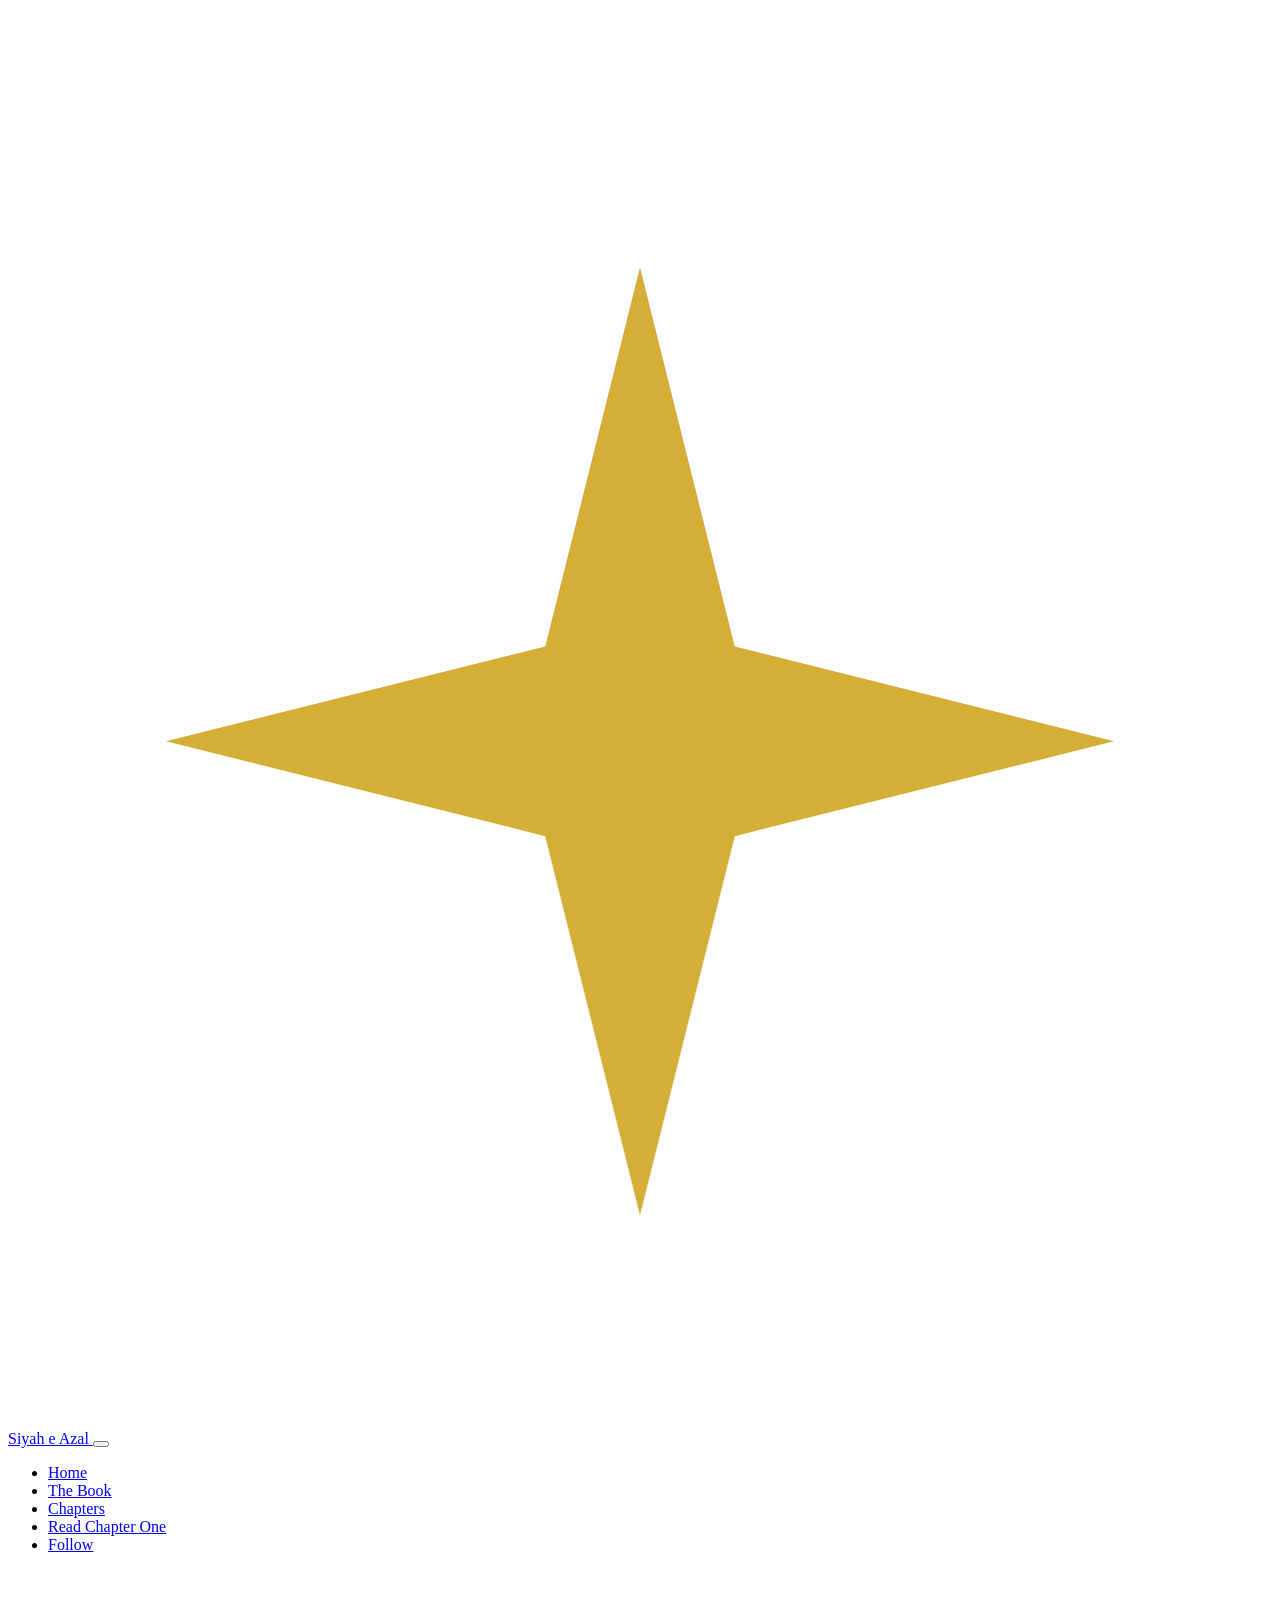
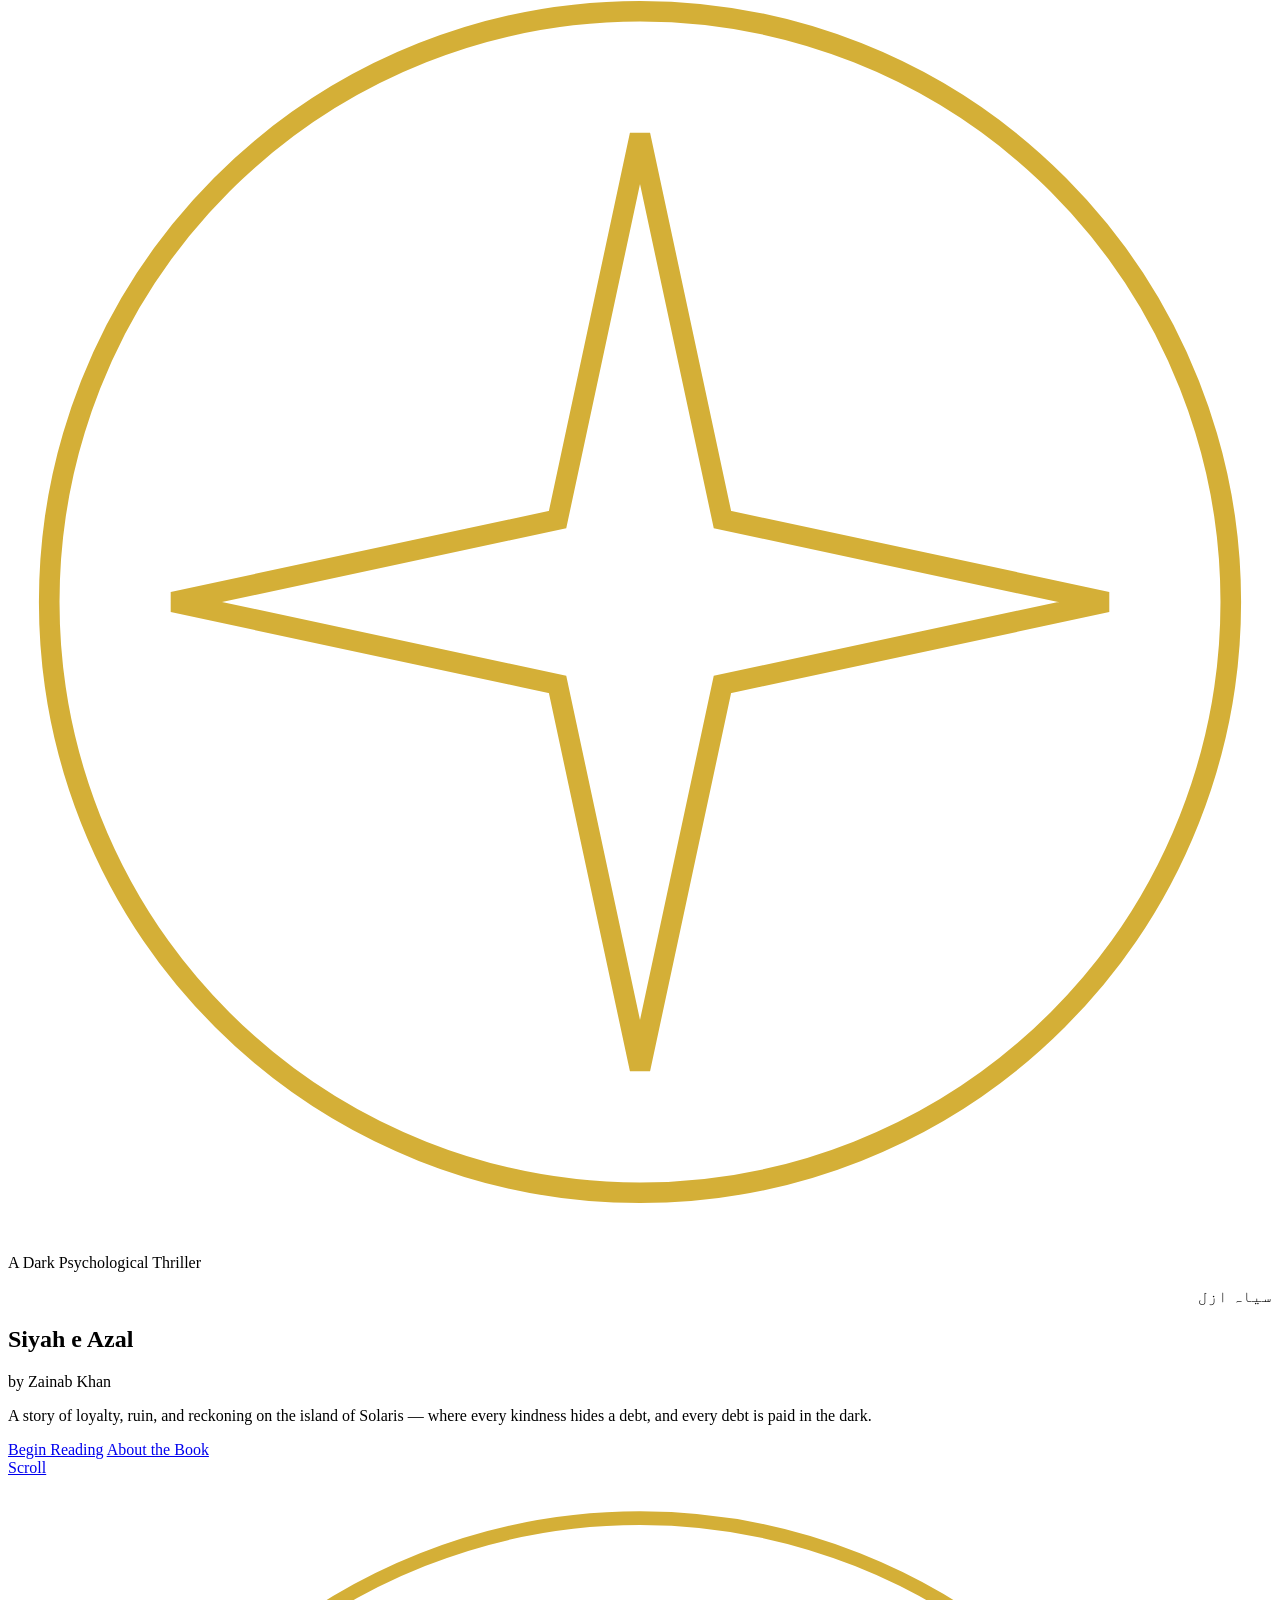
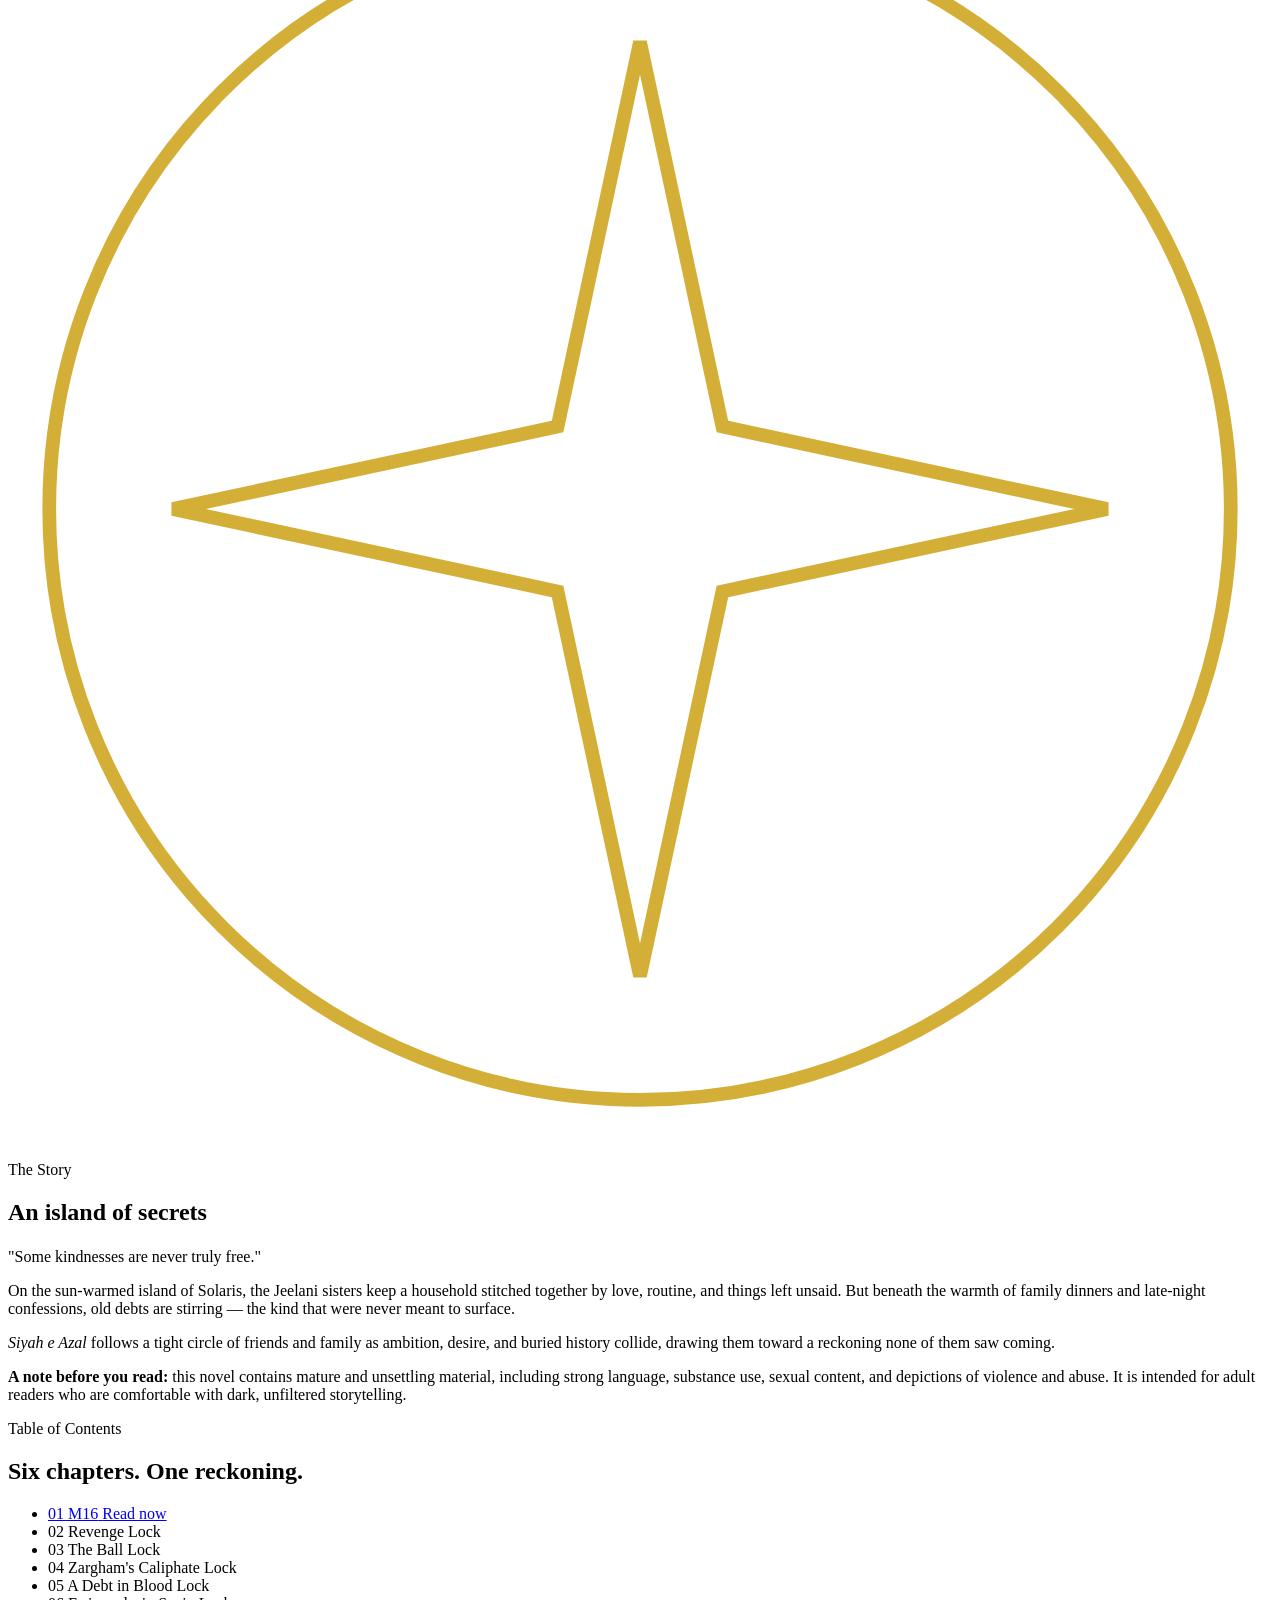
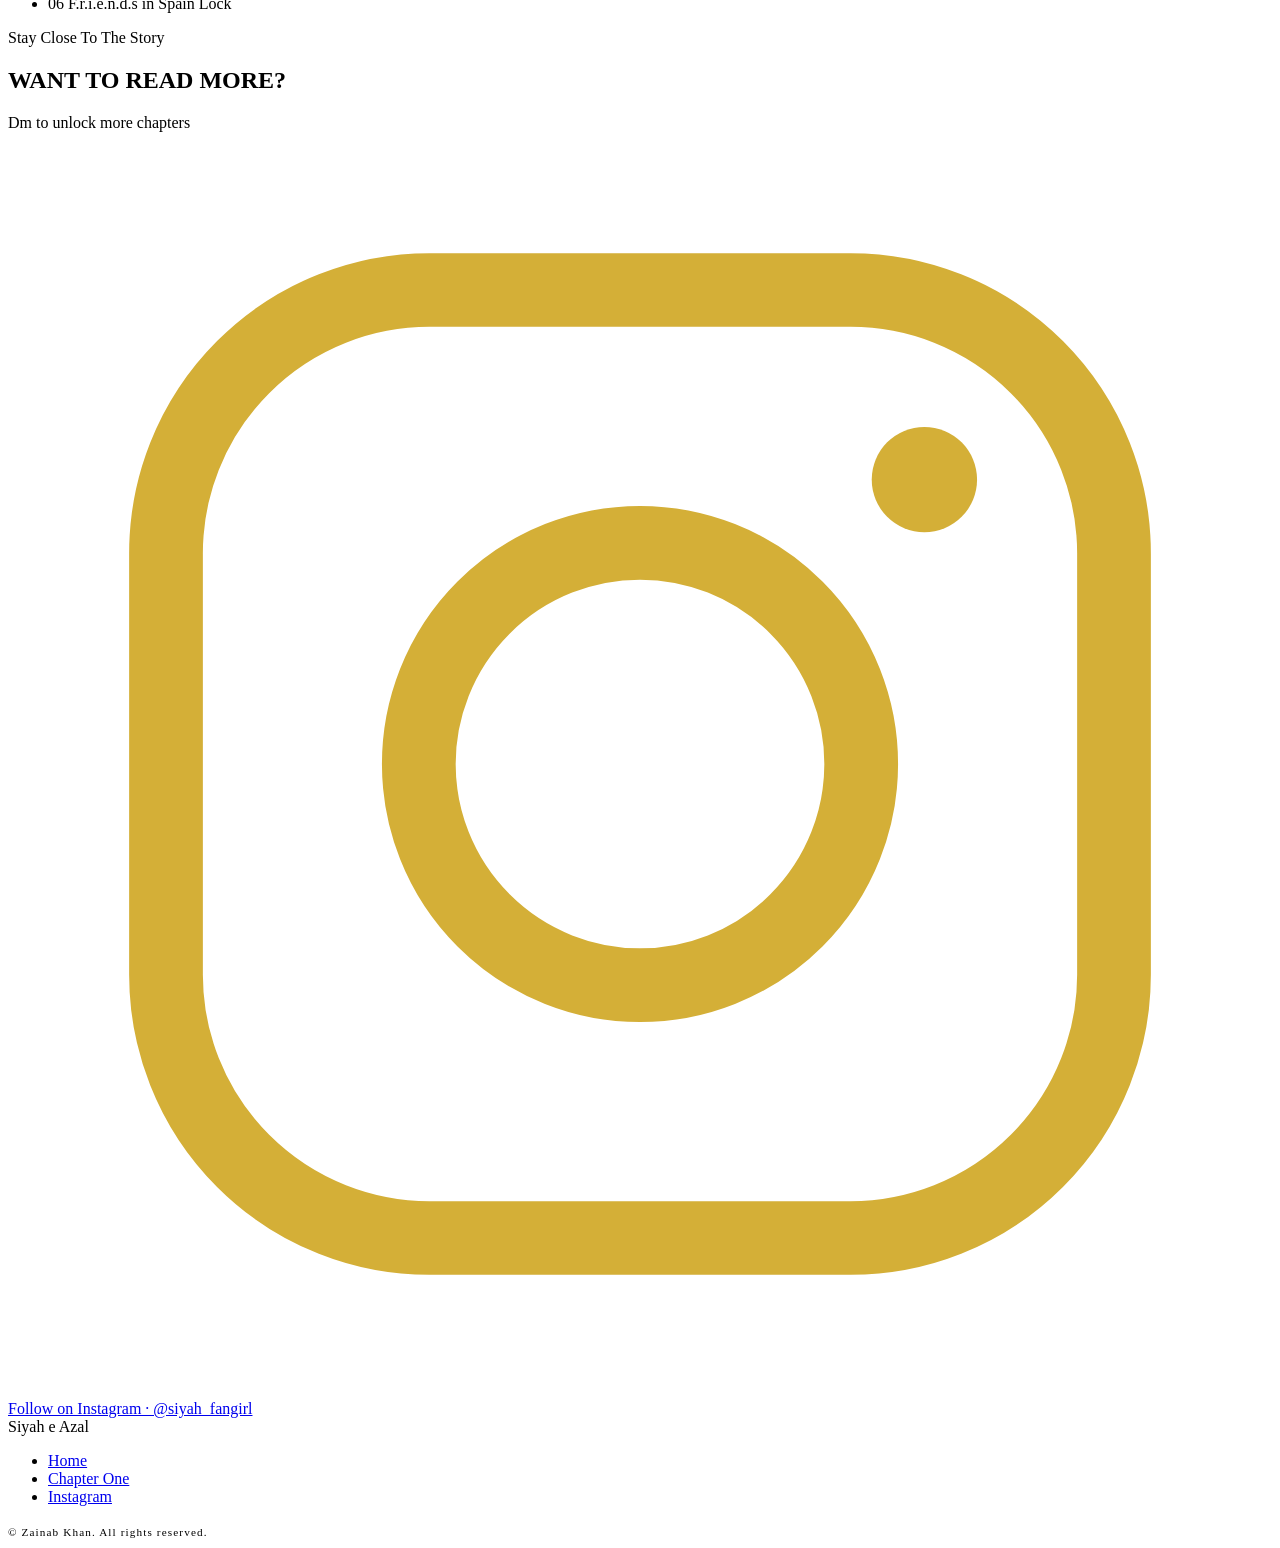
==== index.html @ df04332e "Create index.html" ====
<!DOCTYPE html>
<html lang="en">
<head>
<meta charset="UTF-8" />
<meta name="viewport" content="width=device-width, initial-scale=1.0" />
<title>Siyah e Azal — Zainab Khan</title>
<meta name="description" content="Siyah e Azal, a dark psychological thriller by Zainab Khan. Read Chapter One free." />

<!-- Fonts: editorial serif display + Urdu Nastaliq accent + geometric sans body -->
<link rel="preconnect" href="https://fonts.googleapis.com" />
<link rel="preconnect" href="https://fonts.gstatic.com" crossorigin />
<link href="https://fonts.googleapis.com/css2?family=Cormorant+Garamond:wght@400;500;600&family=Jost:wght@300;400;500&family=Noto+Nastaliq+Urdu:wght@400;600&display=swap" rel="stylesheet" />

<link rel="stylesheet" href="style.css" />
</head>
<body>

<!-- Ambient background: fog + grain + ember canvas, sits behind all content -->
<div class="ambient" aria-hidden="true">
  <div class="ambient__fog"></div>
  <canvas id="embers"></canvas>
  <div class="ambient__grain"></div>
</div>

<!-- ============ NAVIGATION ============ -->
<header class="nav" id="siteNav">
  <div class="container">
    <a href="#top" class="nav__mark">
      <svg viewBox="0 0 24 24" fill="none" xmlns="http://www.w3.org/2000/svg">
        <path d="M12 2L13.8 9.2L21 11L13.8 12.8L12 20L10.2 12.8L3 11L10.2 9.2L12 2Z" fill="#D4AF37"/>
      </svg>
      <span>Siyah e Azal</span>
    </a>

    <button class="nav__toggle" id="navToggle" aria-label="Toggle menu" aria-expanded="false">
      <span></span><span></span><span></span>
    </button>

    <ul class="nav__links" id="navLinks">
      <li><a href="#top">Home</a></li>
      <li><a href="#synopsis">The Book</a></li>
      <li><a href="#chapters">Chapters</a></li>
      <li><a href="chapter1.html">Read Chapter One</a></li>
      <li><a href="#follow">Follow</a></li>
    </ul>
  </div>
</header>

<!-- ============ HERO ============ -->
<section class="hero" id="top">
  <svg class="hero__crest" viewBox="0 0 46 46" fill="none" xmlns="http://www.w3.org/2000/svg" aria-hidden="true">
    <circle cx="23" cy="23" r="21.5" stroke="#D4AF37" stroke-width="0.75"/>
    <path d="M23 6L26 20L40 23L26 26L23 40L20 26L6 23L20 20L23 6Z" stroke="#D4AF37" stroke-width="0.75"/>
  </svg>

  <p class="eyebrow hero__eyebrow">A Dark Psychological Thriller</p>

  <p class="hero__urdu" lang="ur" dir="rtl">سیاہ ازل</p>

  <h1 class="hero__title">Siyah&nbsp;e&nbsp;Azal</h1>

  <p class="hero__author">by <span>Zainab Khan</span></p>

  <p class="hero__desc">
    A story of loyalty, ruin, and reckoning on the island of Solaris — where every kindness
    hides a debt, and every debt is paid in the dark.
  </p>

  <div class="hero__actions">
    <a href="chapter1.html" class="btn btn--primary">Begin Reading</a>
    <a href="#synopsis" class="btn btn--ghost">About the Book</a>
  </div>

  <a href="#synopsis" class="hero__scroll" aria-label="Scroll to learn more">
    <span>Scroll</span>
    <span class="hero__scroll-line"></span>
  </a>
</section>

<!-- ============ SYNOPSIS ============ -->
<section class="section section--divider" id="synopsis">
  <div class="container">
    <div class="synopsis reveal">
      <div class="synopsis__frame">
        <svg class="synopsis__glyph" viewBox="0 0 46 46" fill="none" xmlns="http://www.w3.org/2000/svg" aria-hidden="true">
          <circle cx="23" cy="23" r="21.5" stroke="#D4AF37" stroke-width="0.5"/>
          <path d="M23 6L26 20L40 23L26 26L23 40L20 26L6 23L20 20L23 6Z" stroke="#D4AF37" stroke-width="0.5"/>
        </svg>
      </div>

      <div class="synopsis__text">
        <p class="eyebrow">The Story</p>
        <h2 class="section__title" style="margin-bottom:1.4rem;">An island of secrets</h2>
        <p class="synopsis__quote">"Some kindnesses are never truly free."</p>
        <p>
          On the sun-warmed island of Solaris, the Jeelani sisters keep a household stitched together
          by love, routine, and things left unsaid. But beneath the warmth of family dinners and
          late-night confessions, old debts are stirring — the kind that were never meant to surface.
        </p>
        <p>
          <em>Siyah e Azal</em> follows a tight circle of friends and family as ambition, desire, and
          buried history collide, drawing them toward a reckoning none of them saw coming.
        </p>
        <div class="notice">
          <strong>A note before you read:</strong> this novel contains mature and unsettling
          material, including strong language, substance use, sexual content, and depictions of
          violence and abuse. It is intended for adult readers who are comfortable with dark,
          unfiltered storytelling.
        </div>
      </div>
    </div>
  </div>
</section>

<!-- ============ CHAPTERS ============ -->
<section class="section section--divider" id="chapters">
  <div class="container">
    <div class="section__head reveal">
      <p class="eyebrow">Table of Contents</p>
      <h2 class="section__title">Six chapters. One reckoning.</h2>
    </div>

    <ul class="chapters reveal">
      <li>
        <a href="chapter1.html">
          <span class="chapters__num">01</span>
          <span class="chapters__name">M16</span>
          <span class="chapters__tag">Read now</span>
        </a>
      </li>
      <li>
        <div class="chapters__row">
          <span class="chapters__num">02</span>
          <span class="chapters__name">Revenge</span>
          <span class="chapters__tag">Lock</span>
        </div>
      </li>
      <li>
        <div class="chapters__row">
          <span class="chapters__num">03</span>
          <span class="chapters__name">The Ball</span>
          <span class="chapters__tag">Lock</span>
        </div>
      </li>
      <li>
        <div class="chapters__row">
          <span class="chapters__num">04</span>
          <span class="chapters__name">Zargham's Caliphate</span>
          <span class="chapters__tag">Lock</span>
        </div>
      </li>
      <li>
        <div class="chapters__row">
          <span class="chapters__num">05</span>
          <span class="chapters__name">A Debt in Blood</span>
          <span class="chapters__tag">Lock</span>
        </div>
      </li>
      <li>
        <div class="chapters__row">
          <span class="chapters__num">06</span>
          <span class="chapters__name">F.r.i.e.n.d.s in Spain</span>
          <span class="chapters__tag">Lock</span>
        </div>
      </li>
    </ul>
  </div>
</section>

<!-- ============ FOLLOW / INSTAGRAM ============ -->
<section class="section section--divider follow" id="follow">
  <div class="container">
    <div class="reveal">
      <p class="eyebrow">Stay Close To The Story</p>
      <h2 class="section__title">WANT TO READ MORE?</h2>
      <span class="follow__handle">Dm to unlock more chapters</span>

      <div class="follow__actions">
        <a
          href="https://www.instagram.com/siyah_fangirl"
          class="btn btn--ig"
          target="_blank"
          rel="noopener noreferrer"
          aria-label="Follow Siyah e Azal on Instagram, @siyah_fangirl"
        >
          <svg viewBox="0 0 24 24" fill="none" xmlns="http://www.w3.org/2000/svg" aria-hidden="true">
            <rect x="3" y="3" width="18" height="18" rx="5" stroke="#D4AF37" stroke-width="1.4"/>
            <circle cx="12" cy="12" r="4.2" stroke="#D4AF37" stroke-width="1.4"/>
            <circle cx="17.4" cy="6.6" r="1" fill="#D4AF37"/>
          </svg>
          <span>Follow on Instagram &middot; @siyah_fangirl</span>
        </a>
      </div>
    </div>
  </div>
</section>

<!-- ============ FOOTER ============ -->
<footer class="footer">
  <div class="container">
    <span class="footer__mark">Siyah e Azal</span>
    <ul class="footer__meta">
      <li><a href="#top">Home</a></li>
      <li><a href="chapter1.html">Chapter One</a></li>
      <li><a href="https://www.instagram.com/siyah_fangirl" target="_blank" rel="noopener noreferrer">Instagram</a></li>
    </ul>
    <span class="footer__mark" style="font-family:var(--font-body); font-size:0.7rem; letter-spacing:0.1em; color:var(--ink-gray-dim);">
      &copy; <span id="year"></span> Zainab Khan. All rights reserved.
    </span>
  </div>
</footer>

<script src="script.js"></script>
</body>
</html>
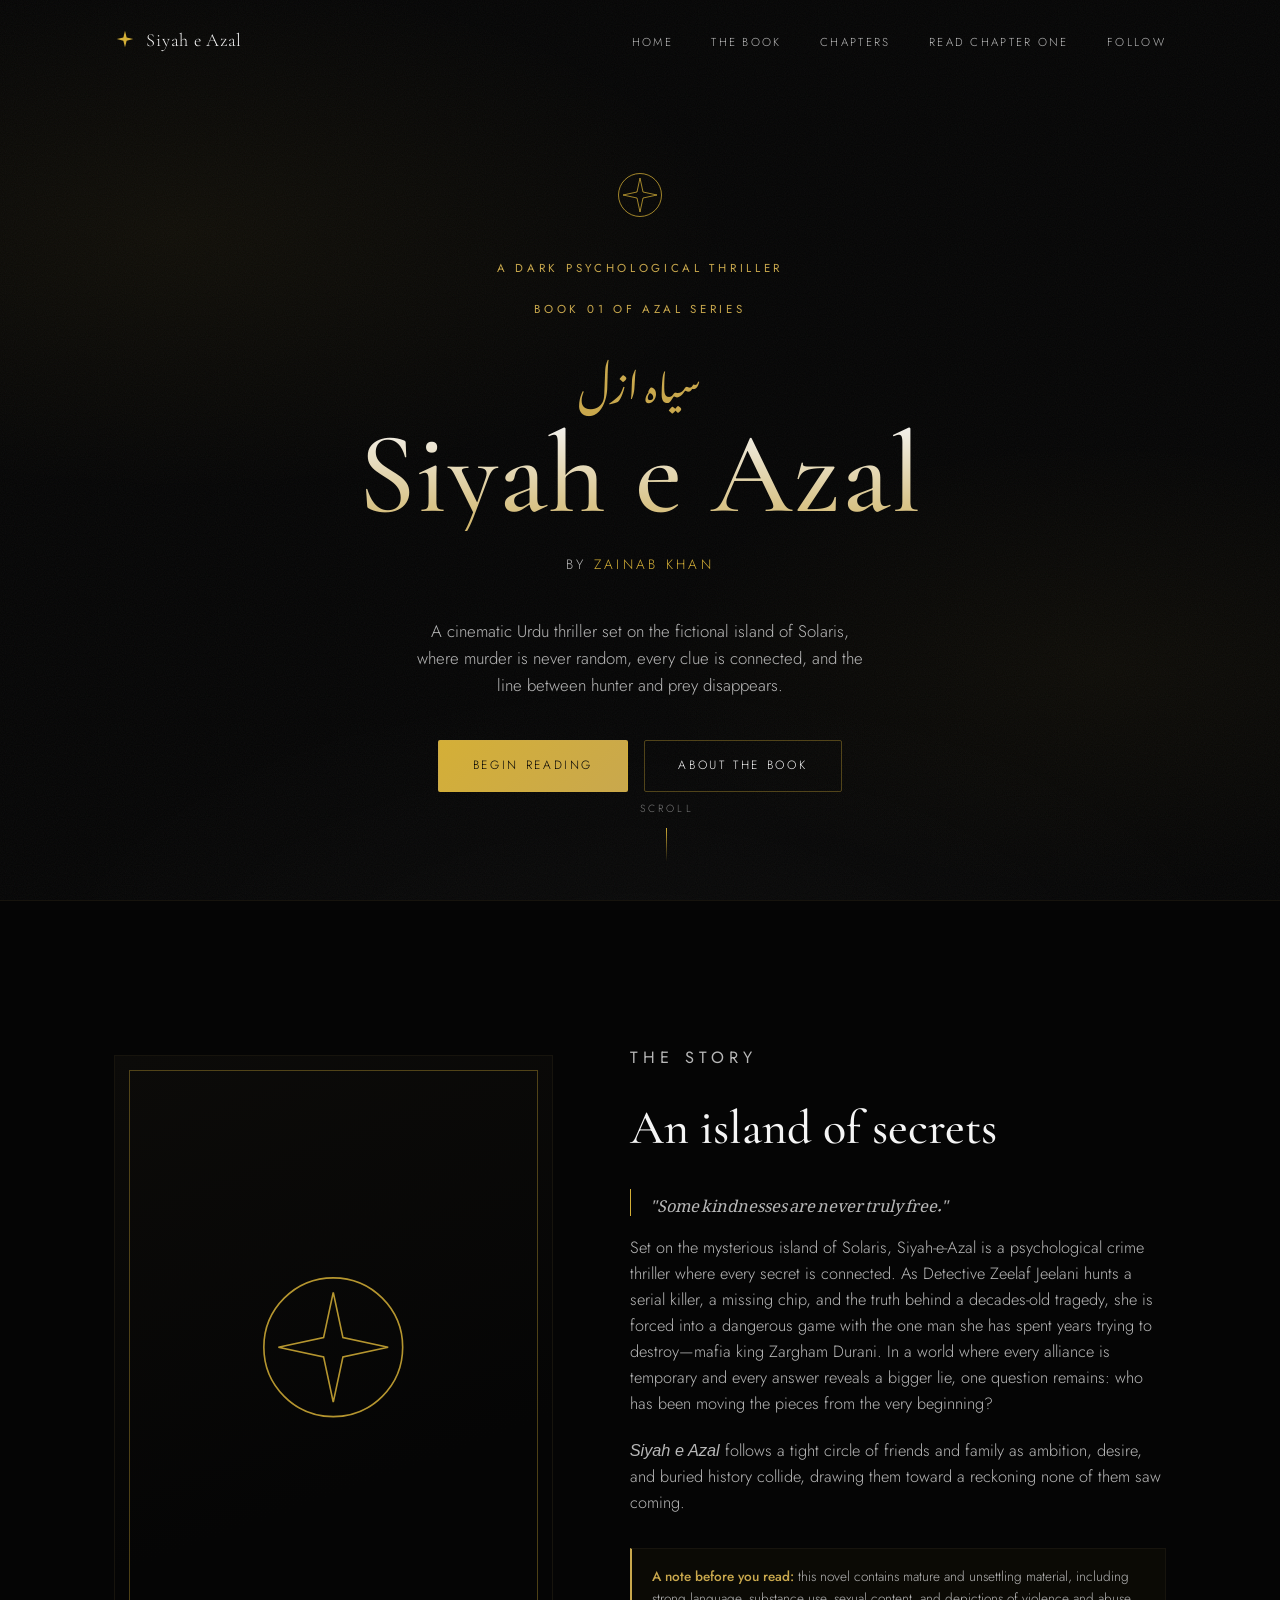
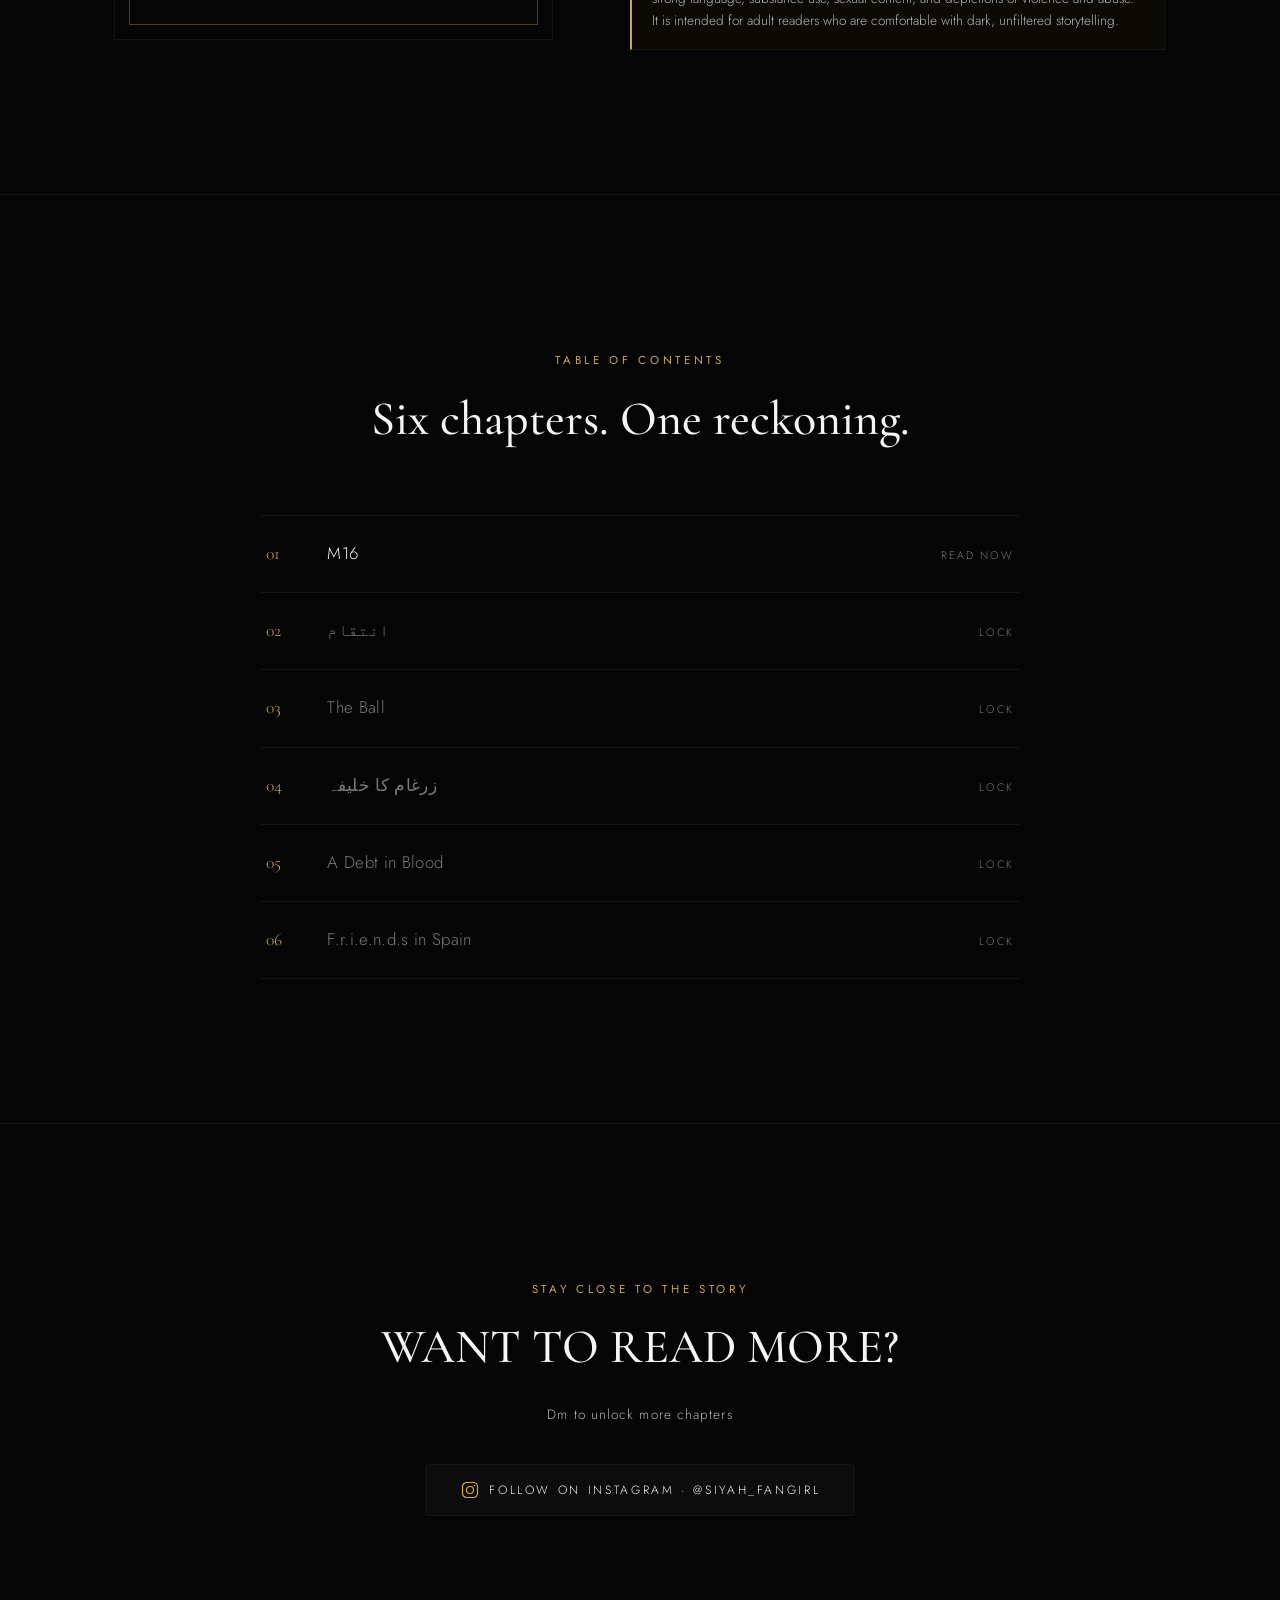
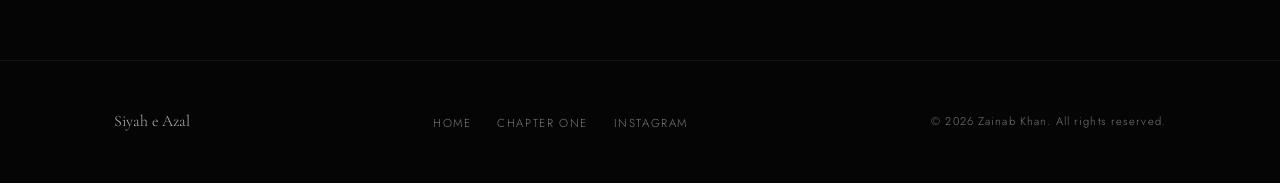
==== commit 2fe1c50b: "Update index.html" ====
--- a/index.html
+++ b/index.html
@@ -55,6 +55,8 @@
 
   <p class="eyebrow hero__eyebrow">A Dark Psychological Thriller</p>
 
+   <p class="eyebrow hero__eyebrow">Book 01 of Azal Series</p>
+
   <p class="hero__urdu" lang="ur" dir="rtl">سیاہ ازل</p>
 
   <h1 class="hero__title">Siyah&nbsp;e&nbsp;Azal</h1>
@@ -62,8 +64,7 @@
   <p class="hero__author">by <span>Zainab Khan</span></p>
 
   <p class="hero__desc">
-    A story of loyalty, ruin, and reckoning on the island of Solaris — where every kindness
-    hides a debt, and every debt is paid in the dark.
+   A cinematic Urdu thriller set on the fictional island of Solaris, where murder is never random, every clue is connected, and the line between hunter and prey disappears.
   </p>
 
   <div class="hero__actions">
@@ -93,9 +94,7 @@
         <h2 class="section__title" style="margin-bottom:1.4rem;">An island of secrets</h2>
         <p class="synopsis__quote">"Some kindnesses are never truly free."</p>
         <p>
-          On the sun-warmed island of Solaris, the Jeelani sisters keep a household stitched together
-          by love, routine, and things left unsaid. But beneath the warmth of family dinners and
-          late-night confessions, old debts are stirring — the kind that were never meant to surface.
+          Set on the mysterious island of Solaris, Siyah-e-Azal is a psychological crime thriller where every secret is connected. As Detective Zeelaf Jeelani hunts a serial killer, a missing chip, and the truth behind a decades-old tragedy, she is forced into a dangerous game with the one man she has spent years trying to destroy—mafia king Zargham Durani. In a world where every alliance is temporary and every answer reveals a bigger lie, one question remains: who has been moving the pieces from the very beginning?
         </p>
         <p>
           <em>Siyah e Azal</em> follows a tight circle of friends and family as ambition, desire, and
@@ -131,7 +130,7 @@
       <li>
         <div class="chapters__row">
           <span class="chapters__num">02</span>
-          <span class="chapters__name">Revenge</span>
+          <span class="chapters__name">انتقام</span>
           <span class="chapters__tag">Lock</span>
         </div>
       </li>
@@ -145,7 +144,7 @@
       <li>
         <div class="chapters__row">
           <span class="chapters__num">04</span>
-          <span class="chapters__name">Zargham's Caliphate</span>
+          <span class="chapters__name">زرغام کا خلیفہ</span>
           <span class="chapters__tag">Lock</span>
         </div>
       </li>
--- a/style.css
+++ b/style.css
@@ -0,0 +1,643 @@
+/* ============================================================
+   SIYAH E AZAL — style.css
+   Landing page styles.
+   Design language: dark editorial, cinematic, restrained motion.
+   ============================================================ */
+
+/* ---------- Design tokens ---------- */
+:root {
+  --void: #050505;
+  --void-raised: #0c0c0d;
+  --void-line: #17140d;
+
+  --gold: #d4af37;
+  --gold-muted: #c9a84d;
+  --gold-dim: rgba(212, 175, 55, 0.35);
+  --gold-faint: rgba(212, 175, 55, 0.12);
+
+  --ink-white: #f5f5f5;
+  --ink-gray: #b8b8b8;
+  --ink-gray-dim: #7a7a7a;
+
+  --font-display: "Cormorant Garamond", "Noto Nastaliq Urdu", serif;
+  --font-urdu: "Noto Nastaliq Urdu", serif;
+  --font-body: "Jost", "Segoe UI", sans-serif;
+
+  --container: 1180px;
+  --gutter: clamp(1.5rem, 5vw, 4rem);
+
+  --ease-veil: cubic-bezier(0.22, 1, 0.36, 1);
+  --dur-slow: 1.4s;
+  --dur-med: 0.6s;
+}
+
+/* ---------- Reset ---------- */
+*,
+*::before,
+*::after { box-sizing: border-box; }
+
+html { scroll-behavior: smooth; }
+
+@media (prefers-reduced-motion: reduce) {
+  html { scroll-behavior: auto; }
+  *, *::before, *::after {
+    animation-duration: 0.01ms !important;
+    animation-iteration-count: 1 !important;
+    transition-duration: 0.01ms !important;
+    scroll-behavior: auto !important;
+  }
+}
+
+body {
+  margin: 0;
+  background: var(--void);
+  color: var(--ink-white);
+  font-family: var(--font-body);
+  font-weight: 300;
+  line-height: 1.6;
+  -webkit-font-smoothing: antialiased;
+  overflow-x: hidden;
+}
+
+img { max-width: 100%; display: block; }
+
+a { color: inherit; text-decoration: none; }
+
+button { font-family: inherit; cursor: pointer; background: none; border: none; color: inherit; }
+
+::selection { background: var(--gold-dim); color: var(--void); }
+
+:focus-visible {
+  outline: 1px solid var(--gold);
+  outline-offset: 4px;
+}
+
+.container {
+  max-width: var(--container);
+  margin: 0 auto;
+  padding: 0 var(--gutter);
+}
+
+.eyebrow {
+  font-family: var(--font-body);
+  font-size: 0.72rem;
+  letter-spacing: 0.32em;
+  text-transform: uppercase;
+  color: var(--gold-muted);
+  font-weight: 400;
+}
+
+/* ---------- Ambient background layers (fog + grain) ---------- */
+.ambient {
+  position: fixed;
+  inset: 0;
+  z-index: 0;
+  pointer-events: none;
+  overflow: hidden;
+}
+
+.ambient__fog {
+  position: absolute;
+  inset: -10%;
+  background:
+    radial-gradient(ellipse 60% 40% at 20% 30%, rgba(212, 175, 55, 0.05), transparent 60%),
+    radial-gradient(ellipse 50% 35% at 80% 70%, rgba(212, 175, 55, 0.04), transparent 60%),
+    radial-gradient(ellipse 70% 50% at 50% 100%, rgba(255, 255, 255, 0.02), transparent 60%);
+  animation: driftFog 34s ease-in-out infinite alternate;
+}
+
+@keyframes driftFog {
+  0%   { transform: translate3d(0, 0, 0) scale(1); }
+  100% { transform: translate3d(-2%, 2%, 0) scale(1.06); }
+}
+
+.ambient__grain {
+  position: absolute;
+  inset: 0;
+  opacity: 0.05;
+  background-image: url("data:image/svg+xml,%3Csvg xmlns='http://www.w3.org/2000/svg' width='120' height='120'%3E%3Cfilter id='n'%3E%3CfeTurbulence type='fractalNoise' baseFrequency='0.9' numOctaves='2' stitchTiles='stitch'/%3E%3C/filter%3E%3Crect width='100%25' height='100%25' filter='url(%23n)'/%3E%3C/svg%3E");
+  mix-blend-mode: overlay;
+}
+
+#embers {
+  position: absolute;
+  inset: 0;
+  width: 100%;
+  height: 100%;
+}
+
+/* ---------- Navigation ---------- */
+.nav {
+  position: fixed;
+  top: 0;
+  left: 0;
+  right: 0;
+  z-index: 50;
+  padding: 1.6rem 0;
+  transition: padding var(--dur-med) var(--ease-veil), background var(--dur-med) var(--ease-veil), border-color var(--dur-med) var(--ease-veil);
+  border-bottom: 1px solid transparent;
+}
+
+.nav.is-scrolled {
+  padding: 1rem 0;
+  background: rgba(5, 5, 5, 0.82);
+  backdrop-filter: blur(14px);
+  border-bottom: 1px solid var(--void-line);
+}
+
+.nav .container {
+  display: flex;
+  align-items: center;
+  justify-content: space-between;
+}
+
+.nav__mark {
+  display: flex;
+  align-items: center;
+  gap: 0.65rem;
+  font-family: var(--font-display);
+  font-size: 1.15rem;
+  letter-spacing: 0.04em;
+  color: var(--ink-white);
+}
+
+.nav__mark svg { width: 22px; height: 22px; flex-shrink: 0; }
+
+.nav__links {
+  display: flex;
+  gap: clamp(1.2rem, 3vw, 2.4rem);
+  list-style: none;
+  margin: 0;
+  padding: 0;
+}
+
+.nav__links a {
+  font-size: 0.72rem;
+  letter-spacing: 0.2em;
+  text-transform: uppercase;
+  color: var(--ink-gray);
+  position: relative;
+  padding-bottom: 0.3rem;
+  transition: color var(--dur-med) var(--ease-veil);
+}
+
+.nav__links a::after {
+  content: "";
+  position: absolute;
+  left: 0;
+  bottom: 0;
+  width: 0;
+  height: 1px;
+  background: var(--gold);
+  transition: width var(--dur-med) var(--ease-veil);
+}
+
+.nav__links a:hover,
+.nav__links a:focus-visible {
+  color: var(--ink-white);
+}
+
+.nav__links a:hover::after,
+.nav__links a:focus-visible::after { width: 100%; }
+
+.nav__toggle {
+  display: none;
+  width: 26px;
+  height: 18px;
+  position: relative;
+}
+
+.nav__toggle span {
+  position: absolute;
+  left: 0;
+  right: 0;
+  height: 1px;
+  background: var(--ink-white);
+  transition: transform var(--dur-med) var(--ease-veil), opacity var(--dur-med) var(--ease-veil);
+}
+
+.nav__toggle span:nth-child(1) { top: 0; }
+.nav__toggle span:nth-child(2) { top: 50%; margin-top: -0.5px; }
+.nav__toggle span:nth-child(3) { bottom: 0; }
+
+.nav__toggle.is-open span:nth-child(1) { transform: translateY(8.5px) rotate(45deg); }
+.nav__toggle.is-open span:nth-child(2) { opacity: 0; }
+.nav__toggle.is-open span:nth-child(3) { transform: translateY(-8.5px) rotate(-45deg); }
+
+/* ---------- Hero ---------- */
+.hero {
+  position: relative;
+  z-index: 1;
+  min-height: 100vh;
+  display: flex;
+  flex-direction: column;
+  align-items: center;
+  justify-content: center;
+  text-align: center;
+  padding: 8rem var(--gutter) 4rem;
+}
+
+.hero__crest {
+  width: 46px;
+  height: 46px;
+  margin-bottom: 1.8rem;
+  opacity: 0;
+  animation: veilIn var(--dur-slow) var(--ease-veil) 0.1s forwards;
+}
+
+.hero__eyebrow {
+  opacity: 0;
+  animation: veilIn var(--dur-slow) var(--ease-veil) 0.3s forwards;
+}
+
+.hero__urdu {
+  font-family: var(--font-urdu);
+  direction: rtl;
+  font-size: clamp(1.6rem, 4vw, 2.4rem);
+  color: var(--gold-muted);
+  margin: 1.1rem 0 0.4rem;
+  opacity: 0;
+  animation: veilIn var(--dur-slow) var(--ease-veil) 0.45s forwards;
+}
+
+.hero__title {
+  font-family: var(--font-display);
+  font-weight: 500;
+  font-size: clamp(3.2rem, 9vw, 7.5rem);
+  line-height: 0.98;
+  letter-spacing: 0.01em;
+  margin: 0.2rem 0 0;
+  background: linear-gradient(180deg, var(--ink-white) 0%, var(--gold-muted) 120%);
+  -webkit-background-clip: text;
+  background-clip: text;
+  color: transparent;
+  opacity: 0;
+  animation: veilIn var(--dur-slow) var(--ease-veil) 0.55s forwards;
+}
+
+.hero__author {
+  margin-top: 1.4rem;
+  font-size: 0.85rem;
+  letter-spacing: 0.24em;
+  text-transform: uppercase;
+  color: var(--ink-gray);
+  opacity: 0;
+  animation: veilIn var(--dur-slow) var(--ease-veil) 0.7s forwards;
+}
+
+.hero__author span { color: var(--gold); }
+
+.hero__desc {
+  max-width: 46ch;
+  margin: 1.8rem auto 0;
+  color: var(--ink-gray);
+  font-size: 1.05rem;
+  font-weight: 300;
+  opacity: 0;
+  animation: veilIn var(--dur-slow) var(--ease-veil) 0.85s forwards;
+}
+
+.hero__actions {
+  display: flex;
+  flex-wrap: wrap;
+  gap: 1rem;
+  justify-content: center;
+  margin-top: 2.6rem;
+  opacity: 0;
+  animation: veilIn var(--dur-slow) var(--ease-veil) 1s forwards;
+}
+
+@keyframes veilIn {
+  from { opacity: 0; transform: translateY(18px); filter: blur(6px); }
+  to   { opacity: 1; transform: translateY(0); filter: blur(0); }
+}
+
+/* ---------- Buttons ---------- */
+.btn {
+  display: inline-flex;
+  align-items: center;
+  gap: 0.6rem;
+  padding: 0.95rem 2.1rem;
+  font-size: 0.75rem;
+  letter-spacing: 0.22em;
+  text-transform: uppercase;
+  border-radius: 2px;
+  transition: transform var(--dur-med) var(--ease-veil), box-shadow var(--dur-med) var(--ease-veil), background var(--dur-med) var(--ease-veil), color var(--dur-med) var(--ease-veil), border-color var(--dur-med) var(--ease-veil);
+}
+
+.btn--primary {
+  background: linear-gradient(135deg, var(--gold) 0%, var(--gold-muted) 100%);
+  color: var(--void);
+  border: 1px solid transparent;
+}
+
+.btn--primary:hover,
+.btn--primary:focus-visible {
+  transform: translateY(-2px);
+  box-shadow: 0 12px 30px -10px rgba(212, 175, 55, 0.55);
+}
+
+.btn--ghost {
+  border: 1px solid var(--gold-dim);
+  color: var(--ink-white);
+}
+
+.btn--ghost:hover,
+.btn--ghost:focus-visible {
+  border-color: var(--gold);
+  background: var(--gold-faint);
+  transform: translateY(-2px);
+}
+
+.btn--ig {
+  background: var(--void-raised);
+  border: 1px solid var(--void-line);
+  color: var(--ink-white);
+}
+
+.btn--ig svg { width: 20px; height: 20px; flex-shrink: 0; }
+
+.btn--ig:hover,
+.btn--ig:focus-visible {
+  border-color: var(--gold-dim);
+  transform: translateY(-2px);
+}
+
+.hero__scroll {
+  position: absolute;
+  bottom: 2.4rem;
+  left: 50%;
+  transform: translateX(-50%);
+  display: flex;
+  flex-direction: column;
+  align-items: center;
+  gap: 0.6rem;
+  color: var(--ink-gray-dim);
+  font-size: 0.65rem;
+  letter-spacing: 0.3em;
+  text-transform: uppercase;
+  opacity: 0;
+  animation: veilIn var(--dur-slow) var(--ease-veil) 1.3s forwards;
+}
+
+.hero__scroll-line {
+  width: 1px;
+  height: 34px;
+  background: linear-gradient(var(--gold), transparent);
+  animation: scrollPulse 2.2s ease-in-out infinite;
+}
+
+@keyframes scrollPulse {
+  0%, 100% { opacity: 0.3; }
+  50% { opacity: 1; }
+}
+
+/* ---------- Section shell ---------- */
+.section {
+  position: relative;
+  z-index: 1;
+  padding: clamp(5rem, 12vw, 9rem) 0;
+}
+
+.section--divider {
+  border-top: 1px solid var(--void-line);
+}
+
+.section__head {
+  max-width: 640px;
+  margin: 0 auto 3.6rem;
+  text-align: center;
+}
+
+.section__title {
+  font-family: var(--font-display);
+  font-weight: 500;
+  font-size: clamp(2.1rem, 4.5vw, 3rem);
+  margin: 0.6rem 0 0;
+  color: var(--ink-white);
+}
+
+.reveal {
+  opacity: 0;
+  transform: translateY(28px);
+  transition: opacity 1s var(--ease-veil), transform 1s var(--ease-veil);
+}
+
+.reveal.is-visible {
+  opacity: 1;
+  transform: translateY(0);
+}
+
+/* ---------- Synopsis ---------- */
+.synopsis {
+  display: grid;
+  grid-template-columns: 0.9fr 1.1fr;
+  gap: clamp(2.5rem, 6vw, 5rem);
+  align-items: center;
+}
+
+.synopsis__frame {
+  position: relative;
+  aspect-ratio: 3 / 4;
+  border: 1px solid var(--void-line);
+  background: linear-gradient(160deg, #0c0b09 0%, #050505 70%);
+  display: flex;
+  align-items: center;
+  justify-content: center;
+  overflow: hidden;
+}
+
+.synopsis__frame::before {
+  content: "";
+  position: absolute;
+  inset: 14px;
+  border: 1px solid var(--gold-dim);
+}
+
+.synopsis__glyph {
+  width: 34%;
+  opacity: 0.85;
+}
+
+.synopsis__text p {
+  color: var(--ink-gray);
+  font-size: 1.02rem;
+  margin: 0 0 1.2rem;
+}
+
+.synopsis__text p:last-child { margin-bottom: 0; }
+
+.synopsis__quote {
+  font-family: var(--font-display);
+  font-style: italic;
+  font-size: 1.3rem;
+  color: var(--ink-white);
+  border-left: 1px solid var(--gold);
+  padding-left: 1.2rem;
+  margin: 0 0 1.6rem;
+}
+
+.notice {
+  margin-top: 2rem;
+  padding: 1.1rem 1.3rem;
+  border: 1px solid var(--void-line);
+  border-left: 2px solid var(--gold-muted);
+  font-size: 0.85rem;
+  color: var(--ink-gray);
+  background: rgba(212, 175, 55, 0.03);
+}
+
+.notice strong { color: var(--gold-muted); font-weight: 500; }
+
+/* ---------- Chapters index ---------- */
+.chapters {
+  list-style: none;
+  margin: 0;
+  padding: 0;
+  max-width: 760px;
+  margin: 0 auto;
+  border-top: 1px solid var(--void-line);
+}
+
+.chapters li {
+  border-bottom: 1px solid var(--void-line);
+}
+
+.chapters a,
+.chapters .chapters__row {
+  display: flex;
+  align-items: baseline;
+  gap: 1.4rem;
+  padding: 1.5rem 0.4rem;
+  transition: padding-left var(--dur-med) var(--ease-veil), color var(--dur-med) var(--ease-veil);
+}
+
+.chapters a {
+  color: var(--ink-white);
+}
+
+.chapters a:hover,
+.chapters a:focus-visible {
+  padding-left: 1rem;
+  color: var(--gold-muted);
+}
+
+.chapters__num {
+  font-family: var(--font-display);
+  color: var(--gold-muted);
+  font-size: 1.1rem;
+  min-width: 2.4rem;
+}
+
+.chapters__name {
+  flex: 1;
+  font-size: 1.05rem;
+  letter-spacing: 0.02em;
+}
+
+.chapters__tag {
+  font-size: 0.68rem;
+  letter-spacing: 0.18em;
+  text-transform: uppercase;
+  color: var(--ink-gray-dim);
+}
+
+.chapters .chapters__row {
+  cursor: default;
+  color: var(--ink-gray-dim);
+}
+
+/* ---------- Instagram ---------- */
+.follow {
+  text-align: center;
+}
+
+.follow__handle {
+  display: block;
+  margin-top: 1.1rem;
+  color: var(--ink-gray);
+  font-size: 0.85rem;
+  letter-spacing: 0.08em;
+}
+
+.follow__actions {
+  margin-top: 2.4rem;
+  display: flex;
+  justify-content: center;
+}
+
+/* ---------- Footer ---------- */
+.footer {
+  position: relative;
+  z-index: 1;
+  border-top: 1px solid var(--void-line);
+  padding: 3rem 0;
+}
+
+.footer .container {
+  display: flex;
+  flex-wrap: wrap;
+  gap: 1rem;
+  align-items: center;
+  justify-content: space-between;
+}
+
+.footer__mark {
+  font-family: var(--font-display);
+  font-size: 1rem;
+  color: var(--ink-gray);
+}
+
+.footer__meta {
+  display: flex;
+  gap: 1.6rem;
+  list-style: none;
+  margin: 0;
+  padding: 0;
+}
+
+.footer__meta a {
+  font-size: 0.72rem;
+  letter-spacing: 0.14em;
+  text-transform: uppercase;
+  color: var(--ink-gray-dim);
+  transition: color var(--dur-med) var(--ease-veil);
+}
+
+.footer__meta a:hover,
+.footer__meta a:focus-visible { color: var(--gold-muted); }
+
+/* ---------- Responsive ---------- */
+@media (max-width: 860px) {
+  .synopsis {
+    grid-template-columns: 1fr;
+  }
+  .synopsis__frame { max-width: 320px; margin: 0 auto; }
+}
+
+@media (max-width: 720px) {
+  .nav__links {
+    position: fixed;
+    inset: 0 0 0 auto;
+    width: min(78vw, 320px);
+    height: 100vh;
+    flex-direction: column;
+    justify-content: center;
+    align-items: flex-start;
+    padding: 0 2.6rem;
+    background: rgba(5, 5, 5, 0.98);
+    border-left: 1px solid var(--void-line);
+    transform: translateX(100%);
+    transition: transform var(--dur-med) var(--ease-veil);
+  }
+
+  .nav__links.is-open { transform: translateX(0); }
+  .nav__links a { font-size: 0.95rem; }
+  .nav__toggle { display: block; }
+}
+
+@media (max-width: 480px) {
+  .hero { padding-top: 7rem; }
+  .btn { width: 100%; justify-content: center; }
+  .hero__actions { flex-direction: column; width: 100%; }
+}
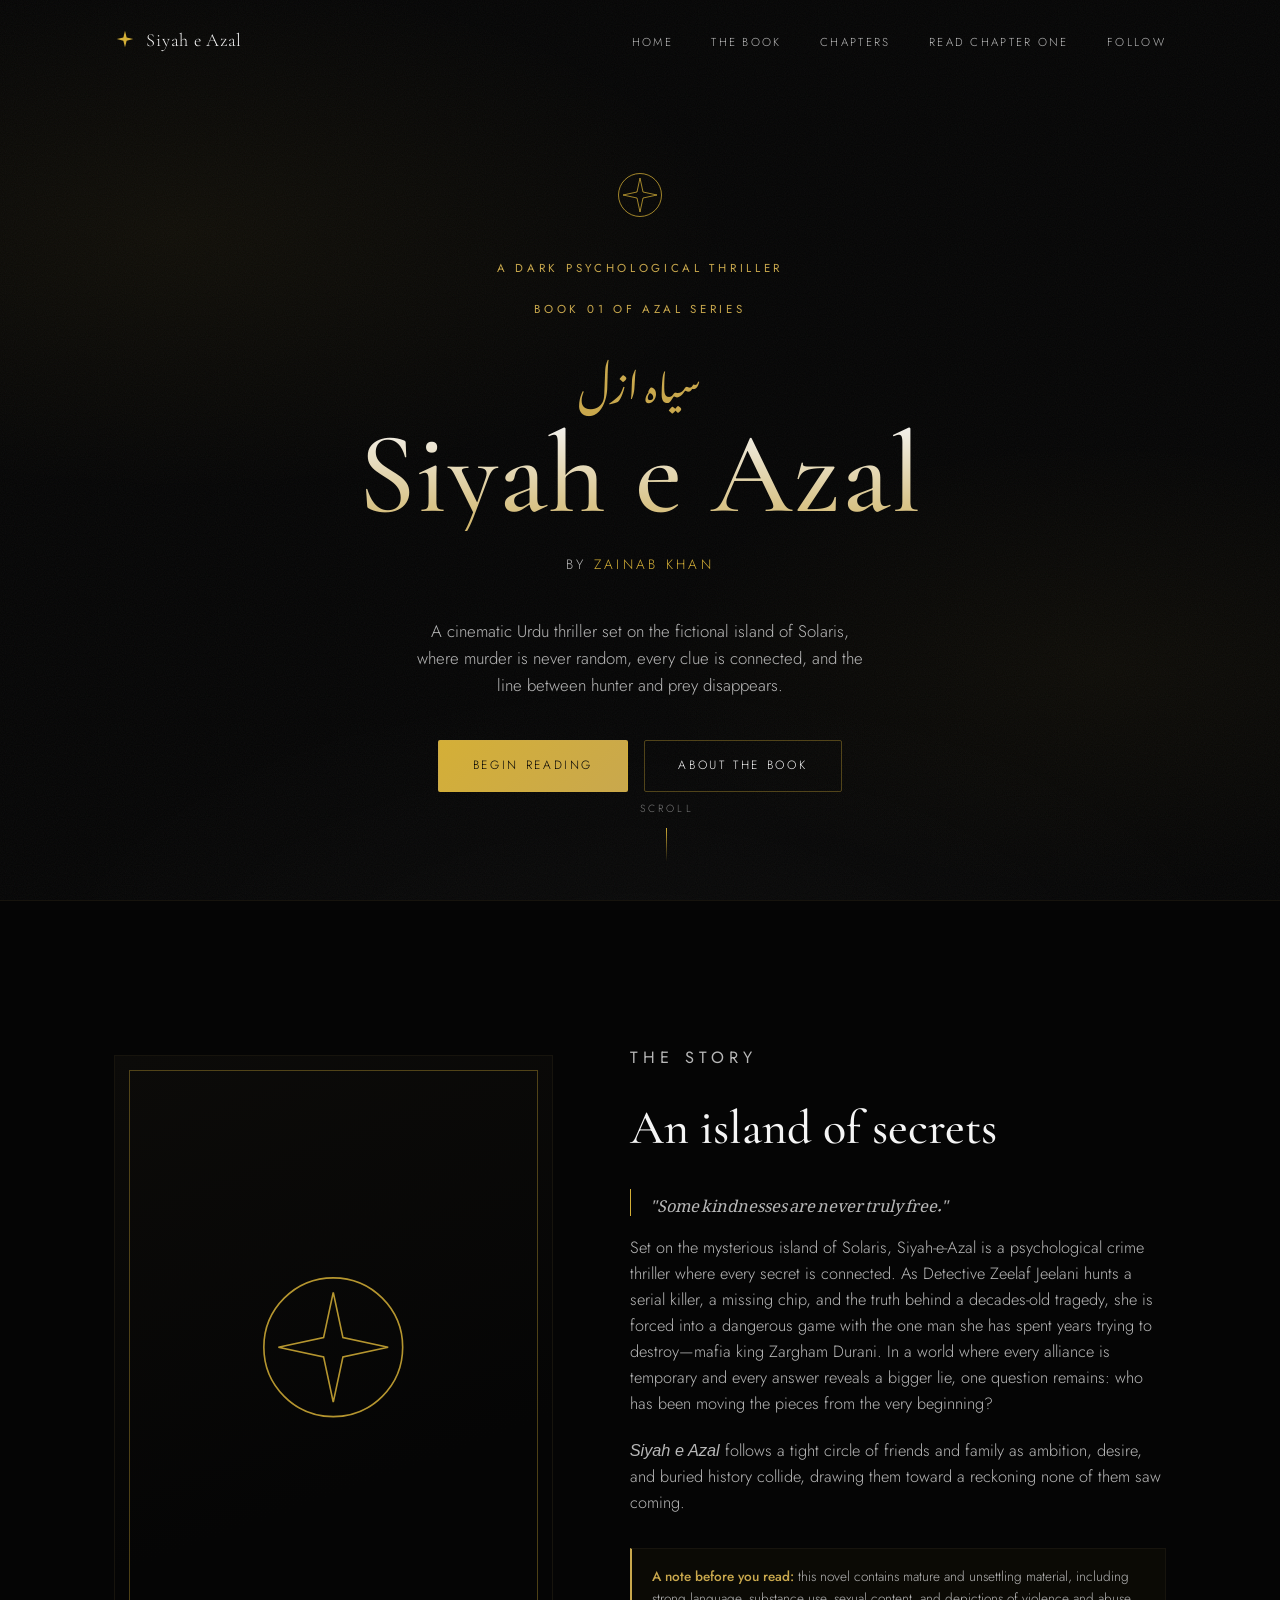
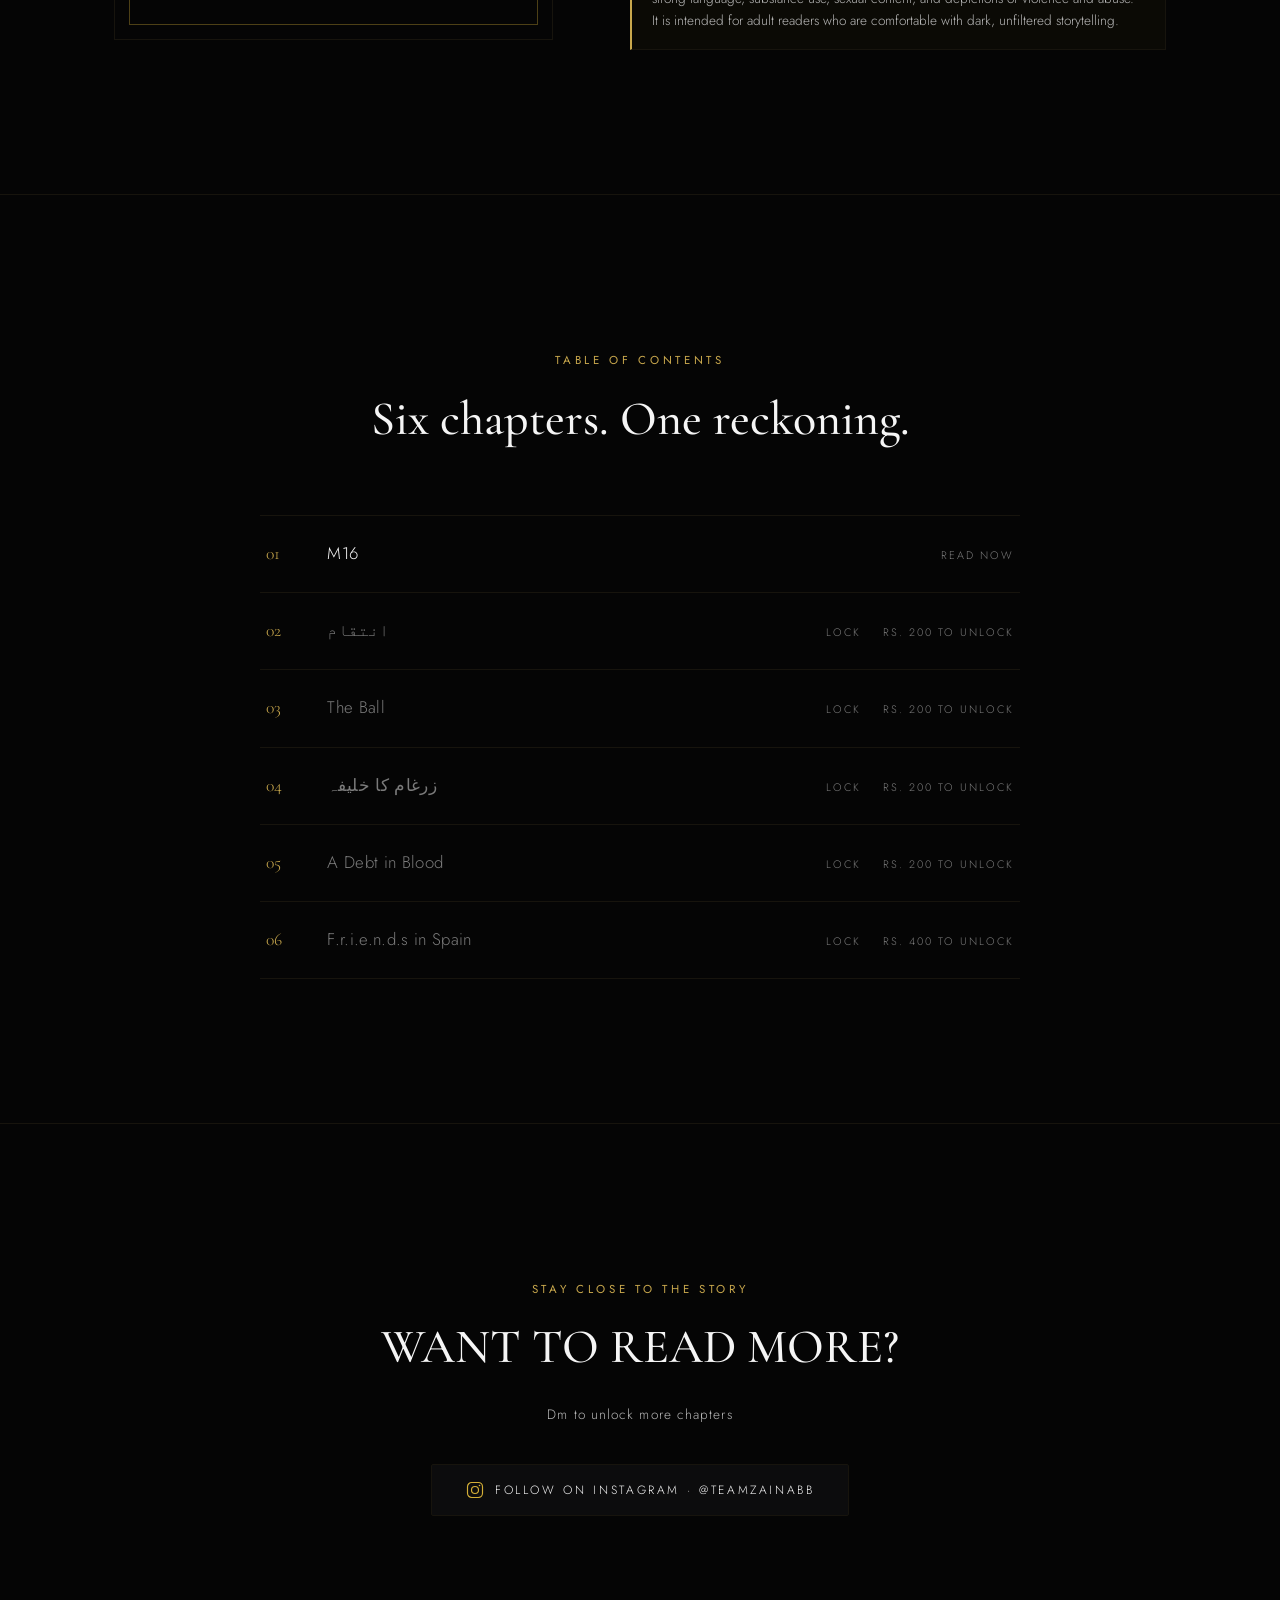
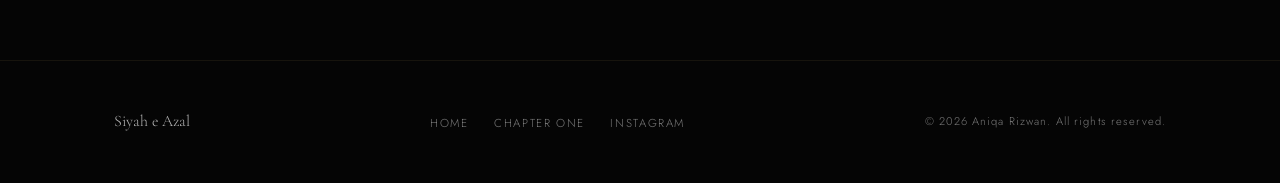
==== commit f63da06f: "Update index.html" ====
--- a/index.html
+++ b/index.html
@@ -132,6 +132,7 @@
           <span class="chapters__num">02</span>
           <span class="chapters__name">انتقام</span>
           <span class="chapters__tag">Lock</span>
+          <span class="chapters__tag">Rs. 200 to Unlock</span>
         </div>
       </li>
       <li>
@@ -139,6 +140,7 @@
           <span class="chapters__num">03</span>
           <span class="chapters__name">The Ball</span>
           <span class="chapters__tag">Lock</span>
+          <span class="chapters__tag">Rs. 200 to Unlock</span>
         </div>
       </li>
       <li>
@@ -146,6 +148,7 @@
           <span class="chapters__num">04</span>
           <span class="chapters__name">زرغام کا خلیفہ</span>
           <span class="chapters__tag">Lock</span>
+          <span class="chapters__tag">Rs. 200 to Unlock</span>
         </div>
       </li>
       <li>
@@ -153,6 +156,7 @@
           <span class="chapters__num">05</span>
           <span class="chapters__name">A Debt in Blood</span>
           <span class="chapters__tag">Lock</span>
+          <span class="chapters__tag">Rs. 200 to Unlock</span>
         </div>
       </li>
       <li>
@@ -160,6 +164,7 @@
           <span class="chapters__num">06</span>
           <span class="chapters__name">F.r.i.e.n.d.s in Spain</span>
           <span class="chapters__tag">Lock</span>
+          <span class="chapters__tag">Rs. 400 to Unlock</span>
         </div>
       </li>
     </ul>
@@ -176,18 +181,18 @@
 
       <div class="follow__actions">
         <a
-          href="https://www.instagram.com/siyah_fangirl"
+          href="https://www.instagram.com/teamzainabb"
           class="btn btn--ig"
           target="_blank"
           rel="noopener noreferrer"
-          aria-label="Follow Siyah e Azal on Instagram, @siyah_fangirl"
+          aria-label="Follow us on Instagram, @teamzainabb"
         >
           <svg viewBox="0 0 24 24" fill="none" xmlns="http://www.w3.org/2000/svg" aria-hidden="true">
             <rect x="3" y="3" width="18" height="18" rx="5" stroke="#D4AF37" stroke-width="1.4"/>
             <circle cx="12" cy="12" r="4.2" stroke="#D4AF37" stroke-width="1.4"/>
             <circle cx="17.4" cy="6.6" r="1" fill="#D4AF37"/>
           </svg>
-          <span>Follow on Instagram &middot; @siyah_fangirl</span>
+          <span>Follow on Instagram &middot; @teamzainabb</span>
         </a>
       </div>
     </div>
@@ -204,7 +209,7 @@
       <li><a href="https://www.instagram.com/siyah_fangirl" target="_blank" rel="noopener noreferrer">Instagram</a></li>
     </ul>
     <span class="footer__mark" style="font-family:var(--font-body); font-size:0.7rem; letter-spacing:0.1em; color:var(--ink-gray-dim);">
-      &copy; <span id="year"></span> Zainab Khan. All rights reserved.
+      &copy; <span id="year"></span> Aniqa Rizwan. All rights reserved.
     </span>
   </div>
 </footer>
